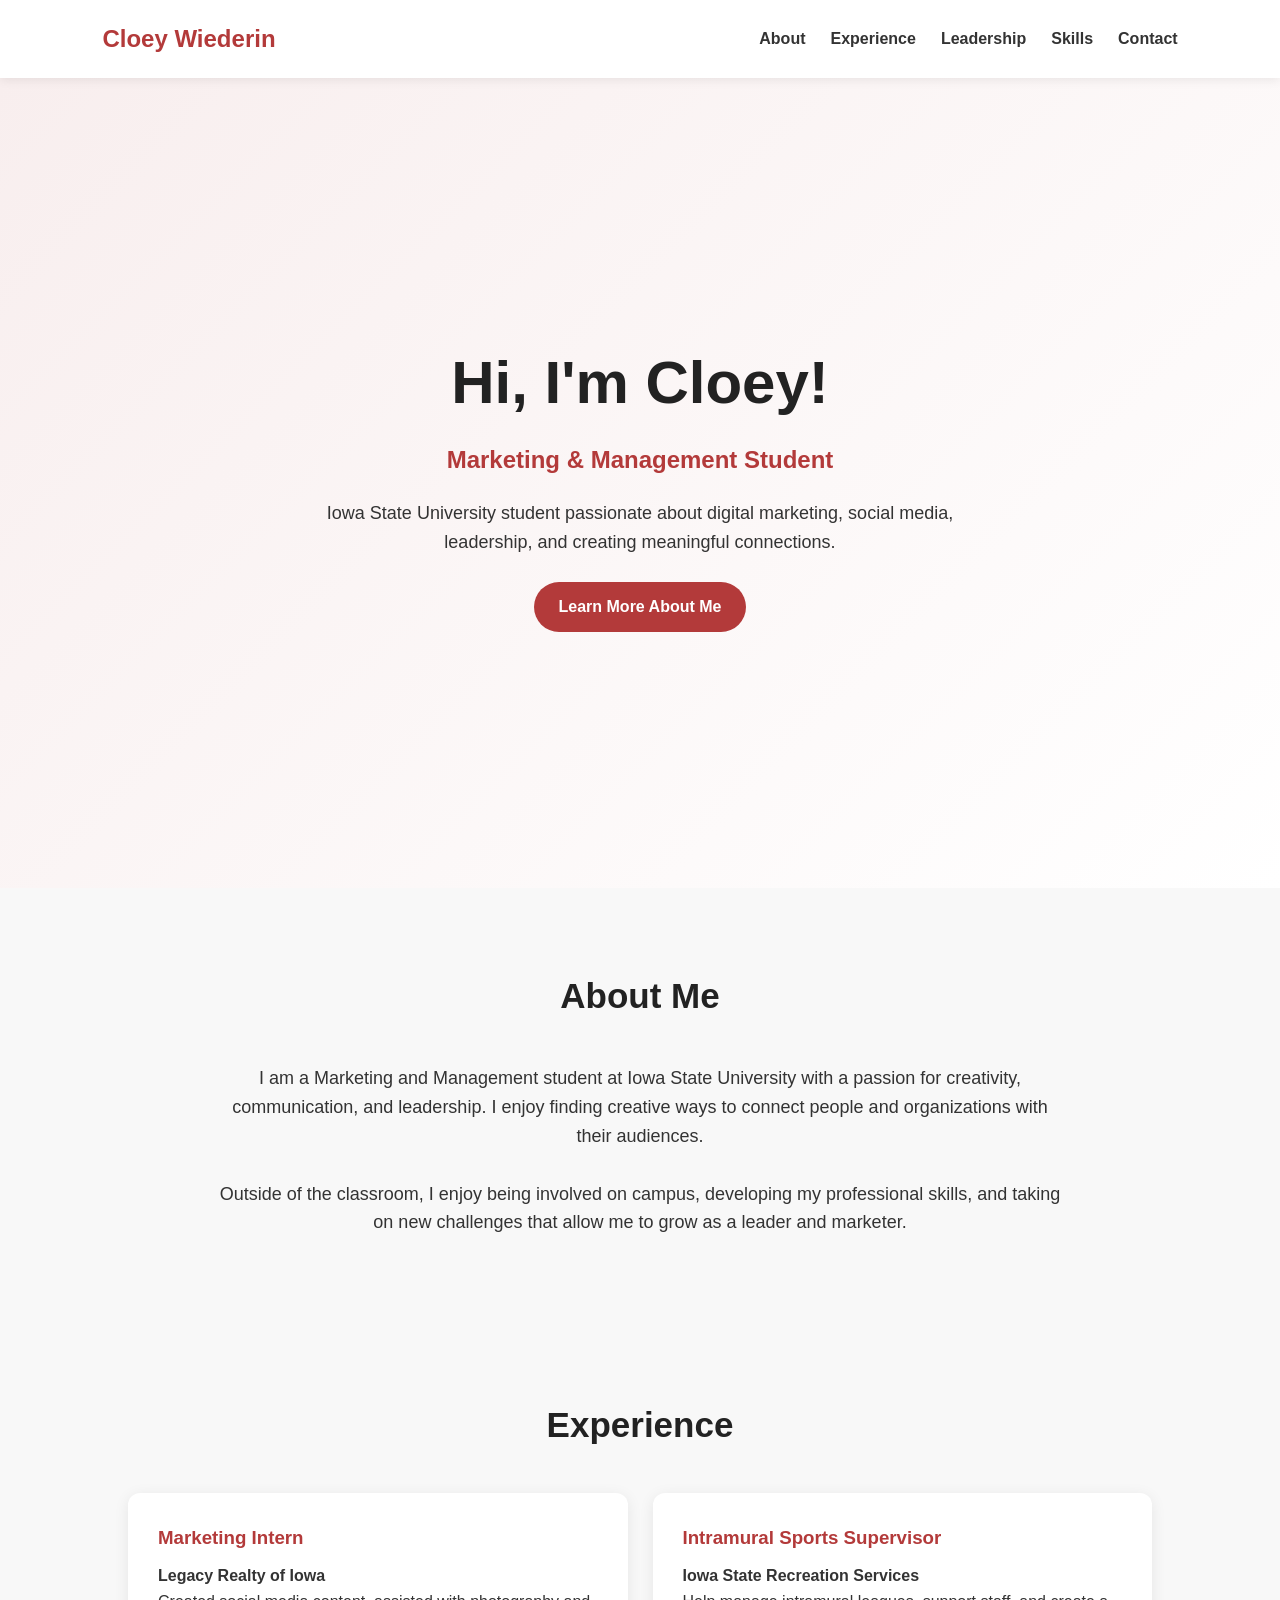
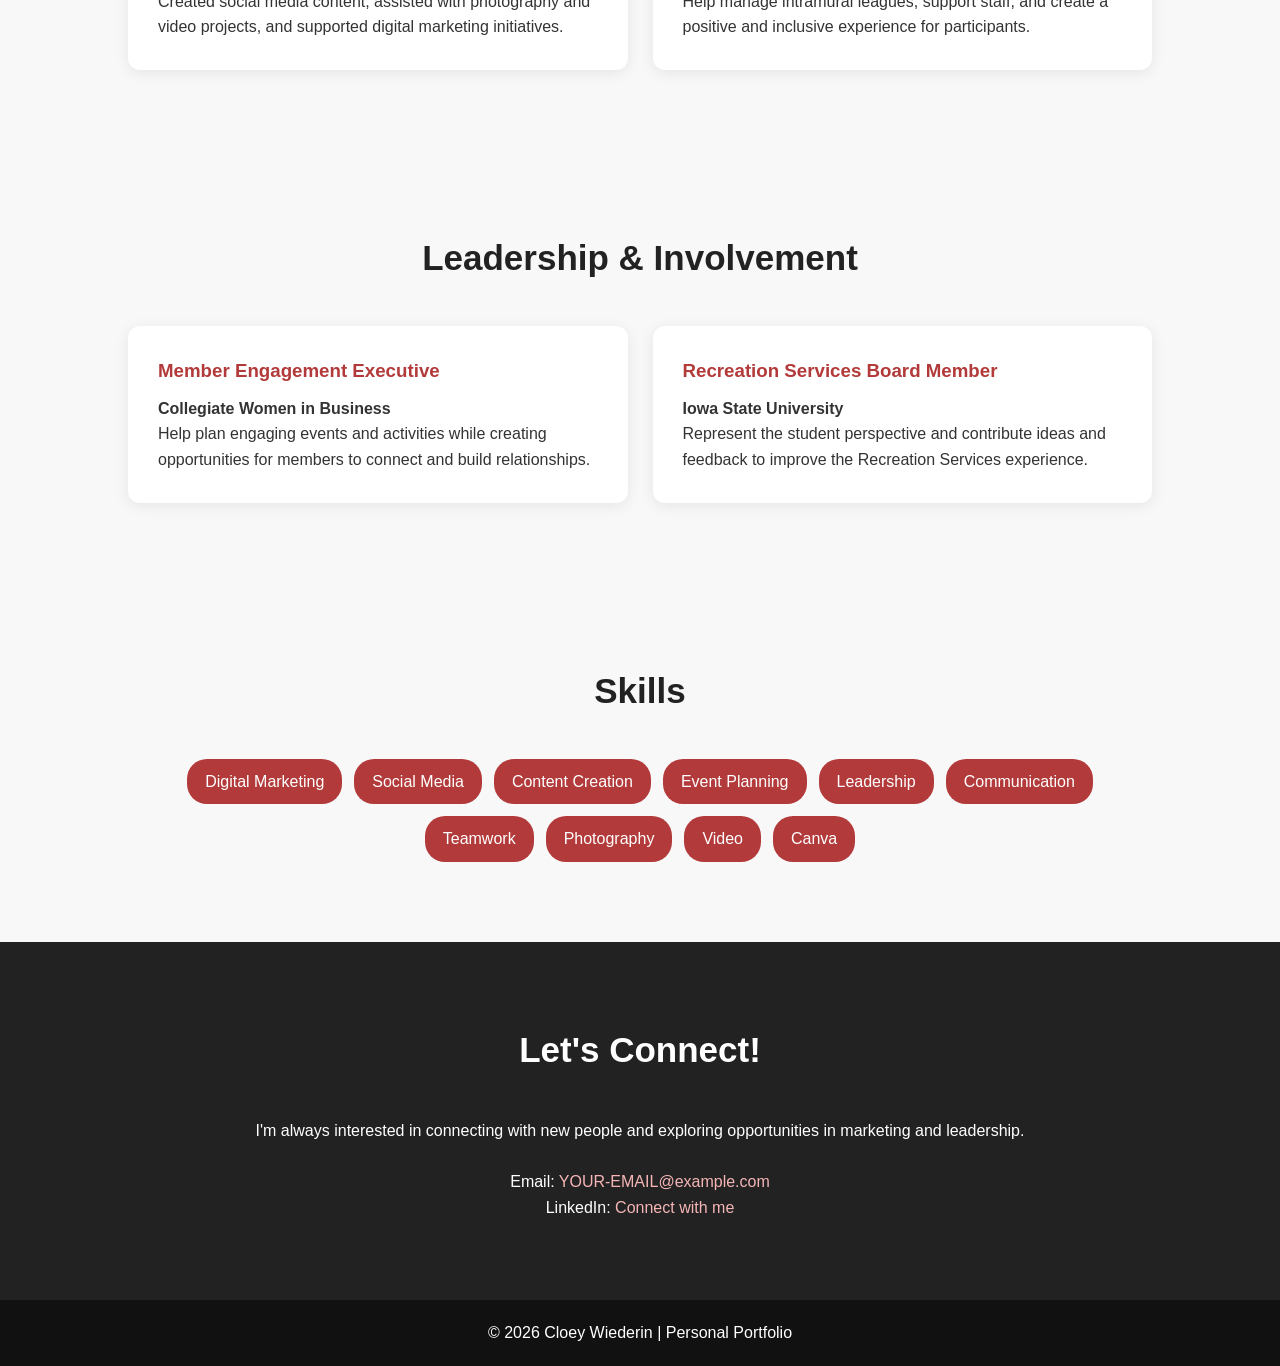
==== index.html @ b2c9e8ad "Add initial HTML structure for personal portfolio This file contains the complete HTML structure for" ====
<!DOCTYPE html>
<html lang="en">
<head>
    <meta charset="UTF-8">
    <meta name="viewport" content="width=device-width, initial-scale=1.0">
    <title>Cloey Wiederin | Marketing & Management</title>

    <style>
        * {
            margin: 0;
            padding: 0;
            box-sizing: border-box;
            scroll-behavior: smooth;
        }

        body {
            font-family: Arial, sans-serif;
            line-height: 1.6;
            color: #333;
            background-color: #f8f8f8;
        }

        /* Navigation */
        nav {
            background-color: #ffffff;
            padding: 20px 8%;
            display: flex;
            justify-content: space-between;
            align-items: center;
            position: sticky;
            top: 0;
            z-index: 1000;
            box-shadow: 0 2px 10px rgba(0,0,0,0.08);
        }

        nav h2 {
            color: #b33a3a;
        }

        nav ul {
            list-style: none;
            display: flex;
            gap: 25px;
        }

        nav a {
            text-decoration: none;
            color: #333;
            font-weight: bold;
        }

        nav a:hover {
            color: #b33a3a;
        }

        /* Hero Section */
        .hero {
            min-height: 90vh;
            display: flex;
            justify-content: center;
            align-items: center;
            text-align: center;
            padding: 40px 20px;
            background: linear-gradient(135deg, #f8eeee, #ffffff);
        }

        .hero h1 {
            font-size: 60px;
            margin-bottom: 10px;
            color: #222;
        }

        .hero h3 {
            font-size: 24px;
            color: #b33a3a;
            margin-bottom: 20px;
        }

        .hero p {
            max-width: 650px;
            margin: auto;
            font-size: 18px;
        }

        .button {
            display: inline-block;
            margin-top: 25px;
            padding: 12px 25px;
            background-color: #b33a3a;
            color: white;
            text-decoration: none;
            border-radius: 25px;
            font-weight: bold;
        }

        .button:hover {
            background-color: #8f2d2d;
        }

        /* General Sections */
        section {
            padding: 80px 10%;
        }

        section h2 {
            text-align: center;
            font-size: 35px;
            margin-bottom: 40px;
            color: #222;
        }

        /* About */
        .about {
            max-width: 850px;
            margin: auto;
            text-align: center;
            font-size: 18px;
        }

        /* Cards */
        .cards {
            display: grid;
            grid-template-columns: repeat(auto-fit, minmax(250px, 1fr));
            gap: 25px;
        }

        .card {
            background: white;
            padding: 30px;
            border-radius: 12px;
            box-shadow: 0 3px 15px rgba(0,0,0,0.08);
        }

        .card h3 {
            color: #b33a3a;
            margin-bottom: 10px;
        }

        /* Skills */
        .skills {
            display: flex;
            flex-wrap: wrap;
            justify-content: center;
            gap: 12px;
        }

        .skill {
            background-color: #b33a3a;
            color: white;
            padding: 10px 18px;
            border-radius: 20px;
        }

        /* Contact */
        .contact {
            text-align: center;
            background-color: #222;
            color: white;
        }

        .contact h2 {
            color: white;
        }

        .contact a {
            color: #f5b5b5;
            text-decoration: none;
        }

        /* Footer */
        footer {
            text-align: center;
            padding: 20px;
            background-color: #111;
            color: white;
        }

        @media (max-width: 700px) {
            nav {
                flex-direction: column;
                gap: 15px;
            }

            nav ul {
                flex-wrap: wrap;
                justify-content: center;
            }

            .hero h1 {
                font-size: 42px;
            }
        }
    </style>
</head>

<body>

    <!-- Navigation -->
    <nav>
        <h2>Cloey Wiederin</h2>

        <ul>
            <li><a href="#about">About</a></li>
            <li><a href="#experience">Experience</a></li>
            <li><a href="#leadership">Leadership</a></li>
            <li><a href="#skills">Skills</a></li>
            <li><a href="#contact">Contact</a></li>
        </ul>
    </nav>


    <!-- Hero -->
    <section class="hero">
        <div>
            <h1>Hi, I'm Cloey!</h1>

            <h3>Marketing & Management Student</h3>

            <p>
                Iowa State University student passionate about digital marketing,
                social media, leadership, and creating meaningful connections.
            </p>

            <a class="button" href="#about">Learn More About Me</a>
        </div>
    </section>


    <!-- About -->
    <section id="about">
        <h2>About Me</h2>

        <div class="about">
            <p>
                I am a Marketing and Management student at Iowa State University
                with a passion for creativity, communication, and leadership.
                I enjoy finding creative ways to connect people and organizations
                with their audiences.
            </p>

            <br>

            <p>
                Outside of the classroom, I enjoy being involved on campus,
                developing my professional skills, and taking on new challenges
                that allow me to grow as a leader and marketer.
            </p>
        </div>
    </section>


    <!-- Experience -->
    <section id="experience">
        <h2>Experience</h2>

        <div class="cards">

            <div class="card">
                <h3>Marketing Intern</h3>
                <h4>Legacy Realty of Iowa</h4>

                <p>
                    Created social media content, assisted with photography and
                    video projects, and supported digital marketing initiatives.
                </p>
            </div>

            <div class="card">
                <h3>Intramural Sports Supervisor</h3>
                <h4>Iowa State Recreation Services</h4>

                <p>
                    Help manage intramural leagues, support staff, and create a
                    positive and inclusive experience for participants.
                </p>
            </div>

        </div>
    </section>


    <!-- Leadership -->
    <section id="leadership">
        <h2>Leadership & Involvement</h2>

        <div class="cards">

            <div class="card">
                <h3>Member Engagement Executive</h3>
                <h4>Collegiate Women in Business</h4>

                <p>
                    Help plan engaging events and activities while creating
                    opportunities for members to connect and build relationships.
                </p>
            </div>

            <div class="card">
                <h3>Recreation Services Board Member</h3>
                <h4>Iowa State University</h4>

                <p>
                    Represent the student perspective and contribute ideas and
                    feedback to improve the Recreation Services experience.
                </p>
            </div>

        </div>
    </section>


    <!-- Skills -->
    <section id="skills">
        <h2>Skills</h2>

        <div class="skills">
            <span class="skill">Digital Marketing</span>
            <span class="skill">Social Media</span>
            <span class="skill">Content Creation</span>
            <span class="skill">Event Planning</span>
            <span class="skill">Leadership</span>
            <span class="skill">Communication</span>
            <span class="skill">Teamwork</span>
            <span class="skill">Photography</span>
            <span class="skill">Video</span>
            <span class="skill">Canva</span>
        </div>
    </section>


    <!-- Contact -->
    <section id="contact" class="contact">
        <h2>Let's Connect!</h2>

        <p>
            I'm always interested in connecting with new people and
            exploring opportunities in marketing and leadership.
        </p>

        <br>

        <p>
            Email:
            <a href="mailto:YOUR-EMAIL@example.com">
                YOUR-EMAIL@example.com
            </a>
        </p>

        <p>
            LinkedIn:
            <a href="YOUR-LINKEDIN-LINK" target="_blank">
                Connect with me
            </a>
        </p>
    </section>


    <!-- Footer -->
    <footer>
        <p>© 2026 Cloey Wiederin | Personal Portfolio</p>
    </footer>

</body>
</html>
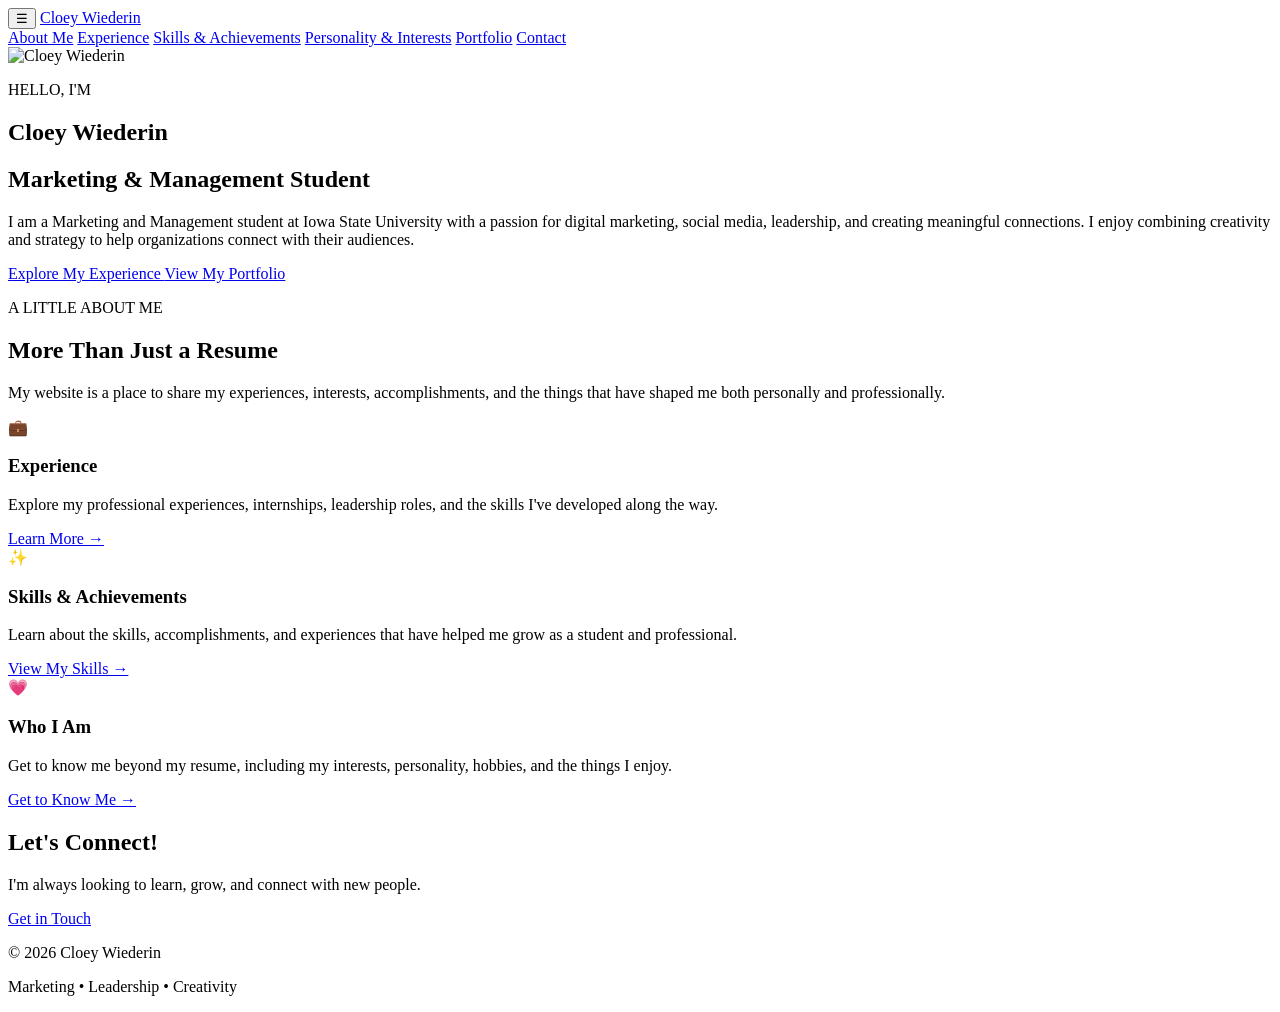
==== commit 5f0cd093: "Refactor index.html structure and content" ====
--- a/index.html
+++ b/index.html
@@ -1,364 +1,176 @@
 <!DOCTYPE html>
 <html lang="en">
+
 <head>
     <meta charset="UTF-8">
     <meta name="viewport" content="width=device-width, initial-scale=1.0">
+
     <title>Cloey Wiederin | Marketing & Management</title>
 
-    <style>
-        * {
-            margin: 0;
-            padding: 0;
-            box-sizing: border-box;
-            scroll-behavior: smooth;
-        }
+    <link rel="stylesheet" href="style.css">
 
-        body {
-            font-family: Arial, sans-serif;
-            line-height: 1.6;
-            color: #333;
-            background-color: #f8f8f8;
-        }
+</head>
 
-        /* Navigation */
-        nav {
-            background-color: #ffffff;
-            padding: 20px 8%;
-            display: flex;
-            justify-content: space-between;
-            align-items: center;
-            position: sticky;
-            top: 0;
-            z-index: 1000;
-            box-shadow: 0 2px 10px rgba(0,0,0,0.08);
-        }
-
-        nav h2 {
-            color: #b33a3a;
-        }
-
-        nav ul {
-            list-style: none;
-            display: flex;
-            gap: 25px;
-        }
-
-        nav a {
-            text-decoration: none;
-            color: #333;
-            font-weight: bold;
-        }
-
-        nav a:hover {
-            color: #b33a3a;
-        }
-
-        /* Hero Section */
-        .hero {
-            min-height: 90vh;
-            display: flex;
-            justify-content: center;
-            align-items: center;
-            text-align: center;
-            padding: 40px 20px;
-            background: linear-gradient(135deg, #f8eeee, #ffffff);
-        }
-
-        .hero h1 {
-            font-size: 60px;
-            margin-bottom: 10px;
-            color: #222;
-        }
-
-        .hero h3 {
-            font-size: 24px;
-            color: #b33a3a;
-            margin-bottom: 20px;
-        }
-
-        .hero p {
-            max-width: 650px;
-            margin: auto;
-            font-size: 18px;
-        }
-
-        .button {
-            display: inline-block;
-            margin-top: 25px;
-            padding: 12px 25px;
-            background-color: #b33a3a;
-            color: white;
-            text-decoration: none;
-            border-radius: 25px;
-            font-weight: bold;
-        }
-
-        .button:hover {
-            background-color: #8f2d2d;
-        }
-
-        /* General Sections */
-        section {
-            padding: 80px 10%;
-        }
-
-        section h2 {
-            text-align: center;
-            font-size: 35px;
-            margin-bottom: 40px;
-            color: #222;
-        }
-
-        /* About */
-        .about {
-            max-width: 850px;
-            margin: auto;
-            text-align: center;
-            font-size: 18px;
-        }
-
-        /* Cards */
-        .cards {
-            display: grid;
-            grid-template-columns: repeat(auto-fit, minmax(250px, 1fr));
-            gap: 25px;
-        }
-
-        .card {
-            background: white;
-            padding: 30px;
-            border-radius: 12px;
-            box-shadow: 0 3px 15px rgba(0,0,0,0.08);
-        }
-
-        .card h3 {
-            color: #b33a3a;
-            margin-bottom: 10px;
-        }
-
-        /* Skills */
-        .skills {
-            display: flex;
-            flex-wrap: wrap;
-            justify-content: center;
-            gap: 12px;
-        }
-
-        .skill {
-            background-color: #b33a3a;
-            color: white;
-            padding: 10px 18px;
-            border-radius: 20px;
-        }
-
-        /* Contact */
-        .contact {
-            text-align: center;
-            background-color: #222;
-            color: white;
-        }
-
-        .contact h2 {
-            color: white;
-        }
-
-        .contact a {
-            color: #f5b5b5;
-            text-decoration: none;
-        }
-
-        /* Footer */
-        footer {
-            text-align: center;
-            padding: 20px;
-            background-color: #111;
-            color: white;
-        }
-
-        @media (max-width: 700px) {
-            nav {
-                flex-direction: column;
-                gap: 15px;
-            }
-
-            nav ul {
-                flex-wrap: wrap;
-                justify-content: center;
-            }
-
-            .hero h1 {
-                font-size: 42px;
-            }
-        }
-    </style>
-</head>
 
 <body>
 
-    <!-- Navigation -->
-    <nav>
-        <h2>Cloey Wiederin</h2>
-
-        <ul>
-            <li><a href="#about">About</a></li>
-            <li><a href="#experience">Experience</a></li>
-            <li><a href="#leadership">Leadership</a></li>
-            <li><a href="#skills">Skills</a></li>
-            <li><a href="#contact">Contact</a></li>
-        </ul>
-    </nav>
+    <!-- Navigation is automatically added by script.js -->
 
 
-    <!-- Hero -->
-    <section class="hero">
-        <div>
-            <h1>Hi, I'm Cloey!</h1>
+    <!-- HERO / ABOUT ME -->
 
-            <h3>Marketing & Management Student</h3>
+    <section class="hero" id="about">
 
-            <p>
-                Iowa State University student passionate about digital marketing,
-                social media, leadership, and creating meaningful connections.
-            </p>
+        <div class="hero-content">
 
-            <a class="button" href="#about">Learn More About Me</a>
+            <!-- Personal Picture -->
+            <div class="profile-picture">
+                <img src="images/profile.jpg" alt="Cloey Wiederin">
+            </div>
+
+            <div class="hero-text">
+
+                <p class="small-heading">HELLO, I'M</p>
+
+                <h1>Cloey Wiederin</h1>
+
+                <h2>Marketing & Management Student</h2>
+
+                <p class="professional-summary">
+                    I am a Marketing and Management student at Iowa State
+                    University with a passion for digital marketing, social
+                    media, leadership, and creating meaningful connections.
+                    I enjoy combining creativity and strategy to help
+                    organizations connect with their audiences.
+                </p>
+
+                <div class="hero-buttons">
+
+                    <a href="experience.html" class="button">
+                        Explore My Experience
+                    </a>
+
+                    <a href="portfolio.html" class="button secondary">
+                        View My Portfolio
+                    </a>
+
+                </div>
+
+            </div>
+
         </div>
+
     </section>
 
 
-    <!-- About -->
-    <section id="about">
-        <h2>About Me</h2>
+    <!-- QUICK INTRO -->
 
-        <div class="about">
-            <p>
-                I am a Marketing and Management student at Iowa State University
-                with a passion for creativity, communication, and leadership.
-                I enjoy finding creative ways to connect people and organizations
-                with their audiences.
-            </p>
+    <section class="intro">
 
-            <br>
+        <p class="section-label">A LITTLE ABOUT ME</p>
 
-            <p>
-                Outside of the classroom, I enjoy being involved on campus,
-                developing my professional skills, and taking on new challenges
-                that allow me to grow as a leader and marketer.
-            </p>
-        </div>
+        <h2>More Than Just a Resume</h2>
+
+        <p>
+            My website is a place to share my experiences, interests,
+            accomplishments, and the things that have shaped me both
+            personally and professionally.
+        </p>
+
     </section>
 
 
-    <!-- Experience -->
-    <section id="experience">
-        <h2>Experience</h2>
+    <!-- THREE FEATURE CARDS -->
 
-        <div class="cards">
+    <section class="feature-section">
 
-            <div class="card">
-                <h3>Marketing Intern</h3>
-                <h4>Legacy Realty of Iowa</h4>
+        <div class="feature-card">
 
-                <p>
-                    Created social media content, assisted with photography and
-                    video projects, and supported digital marketing initiatives.
-                </p>
-            </div>
+            <div class="icon">💼</div>
 
-            <div class="card">
-                <h3>Intramural Sports Supervisor</h3>
-                <h4>Iowa State Recreation Services</h4>
+            <h3>Experience</h3>
 
-                <p>
-                    Help manage intramural leagues, support staff, and create a
-                    positive and inclusive experience for participants.
-                </p>
-            </div>
+            <p>
+                Explore my professional experiences, internships,
+                leadership roles, and the skills I've developed along
+                the way.
+            </p>
+
+            <a href="experience.html">Learn More →</a>
 
         </div>
+
+
+        <div class="feature-card">
+
+            <div class="icon">✨</div>
+
+            <h3>Skills & Achievements</h3>
+
+            <p>
+                Learn about the skills, accomplishments, and experiences
+                that have helped me grow as a student and professional.
+            </p>
+
+            <a href="skills.html">View My Skills →</a>
+
+        </div>
+
+
+        <div class="feature-card">
+
+            <div class="icon">💗</div>
+
+            <h3>Who I Am</h3>
+
+            <p>
+                Get to know me beyond my resume, including my interests,
+                personality, hobbies, and the things I enjoy.
+            </p>
+
+            <a href="interests.html">Get to Know Me →</a>
+
+        </div>
+
     </section>
 
 
-    <!-- Leadership -->
-    <section id="leadership">
-        <h2>Leadership & Involvement</h2>
+    <!-- CALL TO ACTION -->
 
-        <div class="cards">
+    <section class="cta">
 
-            <div class="card">
-                <h3>Member Engagement Executive</h3>
-                <h4>Collegiate Women in Business</h4>
+        <h2>Let's Connect!</h2>
 
-                <p>
-                    Help plan engaging events and activities while creating
-                    opportunities for members to connect and build relationships.
-                </p>
-            </div>
+        <p>
+            I'm always looking to learn, grow, and connect with new people.
+        </p>
 
-            <div class="card">
-                <h3>Recreation Services Board Member</h3>
-                <h4>Iowa State University</h4>
+        <a href="contact.html" class="button">
+            Get in Touch
+        </a>
 
-                <p>
-                    Represent the student perspective and contribute ideas and
-                    feedback to improve the Recreation Services experience.
-                </p>
-            </div>
-
-        </div>
     </section>
 
 
-    <!-- Skills -->
-    <section id="skills">
-        <h2>Skills</h2>
+    <!-- FOOTER -->
 
-        <div class="skills">
-            <span class="skill">Digital Marketing</span>
-            <span class="skill">Social Media</span>
-            <span class="skill">Content Creation</span>
-            <span class="skill">Event Planning</span>
-            <span class="skill">Leadership</span>
-            <span class="skill">Communication</span>
-            <span class="skill">Teamwork</span>
-            <span class="skill">Photography</span>
-            <span class="skill">Video</span>
-            <span class="skill">Canva</span>
-        </div>
-    </section>
-
-
-    <!-- Contact -->
-    <section id="contact" class="contact">
-        <h2>Let's Connect!</h2>
+    <footer>
 
         <p>
-            I'm always interested in connecting with new people and
-            exploring opportunities in marketing and leadership.
-        </p>
-
-        <br>
-
-        <p>
-            Email:
-            <a href="mailto:YOUR-EMAIL@example.com">
-                YOUR-EMAIL@example.com
-            </a>
+            © 2026 Cloey Wiederin
         </p>
 
         <p>
-            LinkedIn:
-            <a href="YOUR-LINKEDIN-LINK" target="_blank">
-                Connect with me
-            </a>
+            Marketing • Leadership • Creativity
         </p>
-    </section>
+
+    </footer>
 
 
-    <!-- Footer -->
-    <footer>
-        <p>© 2026 Cloey Wiederin | Personal Portfolio</p>
-    </footer>
+    <!-- JavaScript -->
+
+    <script src="script.js"></script>
 
 </body>
+
 </html>
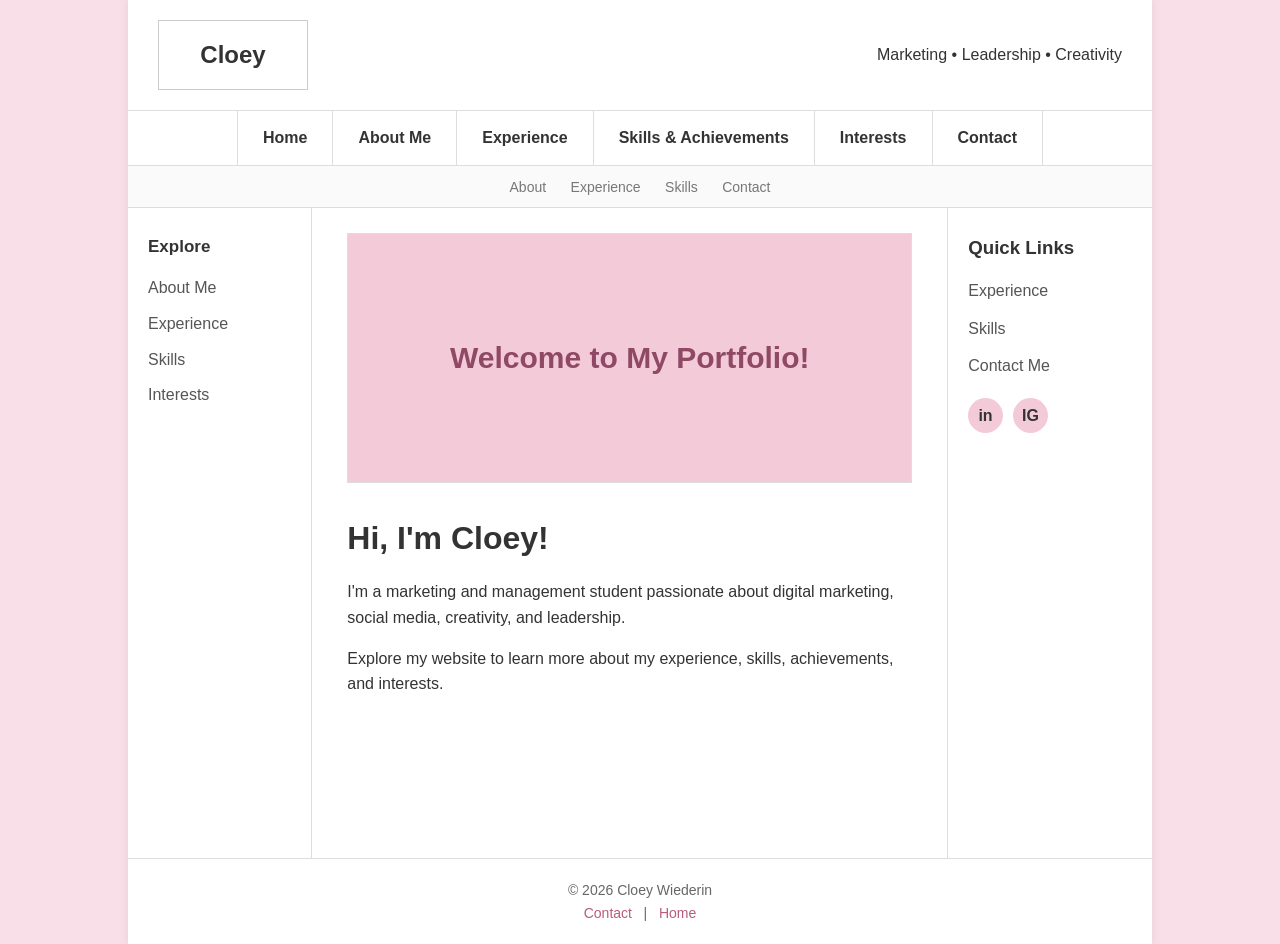
==== commit acc86e0e: "Update title and restructure HTML layout" ====
--- a/index.html
+++ b/index.html
@@ -5,171 +5,139 @@
     <meta charset="UTF-8">
     <meta name="viewport" content="width=device-width, initial-scale=1.0">
 
-    <title>Cloey Wiederin | Marketing & Management</title>
+    <title>Cloey Wiederin | Portfolio</title>
 
     <link rel="stylesheet" href="style.css">
-
 </head>
-
 
 <body>
 
-    <!-- Navigation is automatically added by script.js -->
+    <div class="site-container">
+
+        <!-- Header created by nav.js -->
+        <div id="site-header"></div>
+
+        <!-- Main Navigation -->
+        <div id="primary-navigation"></div>
+
+        <!-- Secondary Navigation -->
+        <div id="secondary-navigation"></div>
 
 
-    <!-- HERO / ABOUT ME -->
+        <div class="page-layout">
 
-    <section class="hero" id="about">
+            <!-- LEFT SIDEBAR -->
+            <aside class="left-sidebar">
 
-        <div class="hero-content">
+                <h3>Explore</h3>
 
-            <!-- Personal Picture -->
-            <div class="profile-picture">
-                <img src="images/profile.jpg" alt="Cloey Wiederin">
-            </div>
+                <ul>
+                    <li>
+                        <a href="about.html">About Me</a>
+                    </li>
 
-            <div class="hero-text">
+                    <li>
+                        <a href="experience.html">Experience</a>
+                    </li>
 
-                <p class="small-heading">HELLO, I'M</p>
+                    <li>
+                        <a href="skills.html">Skills</a>
+                    </li>
 
-                <h1>Cloey Wiederin</h1>
+                    <li>
+                        <a href="interests.html">Interests</a>
+                    </li>
+                </ul>
 
-                <h2>Marketing & Management Student</h2>
+            </aside>
 
-                <p class="professional-summary">
-                    I am a Marketing and Management student at Iowa State
-                    University with a passion for digital marketing, social
-                    media, leadership, and creating meaningful connections.
-                    I enjoy combining creativity and strategy to help
-                    organizations connect with their audiences.
-                </p>
 
-                <div class="hero-buttons">
+            <!-- MAIN CONTENT -->
+            <main class="main-content">
 
-                    <a href="experience.html" class="button">
-                        Explore My Experience
-                    </a>
+                <div class="hero">
+                    <div class="hero-text">
+                        Welcome to My Portfolio!
+                    </div>
+                </div>
 
-                    <a href="portfolio.html" class="button secondary">
-                        View My Portfolio
-                    </a>
+
+                <section class="content-section">
+
+                    <h1>Hi, I'm Cloey!</h1>
+
+                    <p>
+                        I'm a marketing and management student
+                        passionate about digital marketing,
+                        social media, creativity, and leadership.
+                    </p>
+
+                    <p>
+                        Explore my website to learn more about
+                        my experience, skills, achievements,
+                        and interests.
+                    </p>
+
+                </section>
+
+            </main>
+
+
+            <!-- RIGHT SIDEBAR -->
+            <aside class="right-sidebar">
+
+                <div class="sticky-content">
+
+                    <h3>Quick Links</h3>
+
+                    <ul>
+                        <li>
+                            <a href="experience.html">
+                                Experience
+                            </a>
+                        </li>
+
+                        <li>
+                            <a href="skills.html">
+                                Skills
+                            </a>
+                        </li>
+
+                        <li>
+                            <a href="contact.html">
+                                Contact Me
+                            </a>
+                        </li>
+                    </ul>
+
+
+                    <div class="social-icons">
+
+                        <a href="#" aria-label="LinkedIn">
+                            in
+                        </a>
+
+                        <a href="#" aria-label="Instagram">
+                            IG
+                        </a>
+
+                    </div>
 
                 </div>
 
-            </div>
-
-        </div>
-
-    </section>
-
-
-    <!-- QUICK INTRO -->
-
-    <section class="intro">
-
-        <p class="section-label">A LITTLE ABOUT ME</p>
-
-        <h2>More Than Just a Resume</h2>
-
-        <p>
-            My website is a place to share my experiences, interests,
-            accomplishments, and the things that have shaped me both
-            personally and professionally.
-        </p>
-
-    </section>
-
-
-    <!-- THREE FEATURE CARDS -->
-
-    <section class="feature-section">
-
-        <div class="feature-card">
-
-            <div class="icon">💼</div>
-
-            <h3>Experience</h3>
-
-            <p>
-                Explore my professional experiences, internships,
-                leadership roles, and the skills I've developed along
-                the way.
-            </p>
-
-            <a href="experience.html">Learn More →</a>
+            </aside>
 
         </div>
 
 
-        <div class="feature-card">
+        <!-- FOOTER -->
+        <div id="site-footer"></div>
 
-            <div class="icon">✨</div>
-
-            <h3>Skills & Achievements</h3>
-
-            <p>
-                Learn about the skills, accomplishments, and experiences
-                that have helped me grow as a student and professional.
-            </p>
-
-            <a href="skills.html">View My Skills →</a>
-
-        </div>
+    </div>
 
 
-        <div class="feature-card">
-
-            <div class="icon">💗</div>
-
-            <h3>Who I Am</h3>
-
-            <p>
-                Get to know me beyond my resume, including my interests,
-                personality, hobbies, and the things I enjoy.
-            </p>
-
-            <a href="interests.html">Get to Know Me →</a>
-
-        </div>
-
-    </section>
-
-
-    <!-- CALL TO ACTION -->
-
-    <section class="cta">
-
-        <h2>Let's Connect!</h2>
-
-        <p>
-            I'm always looking to learn, grow, and connect with new people.
-        </p>
-
-        <a href="contact.html" class="button">
-            Get in Touch
-        </a>
-
-    </section>
-
-
-    <!-- FOOTER -->
-
-    <footer>
-
-        <p>
-            © 2026 Cloey Wiederin
-        </p>
-
-        <p>
-            Marketing • Leadership • Creativity
-        </p>
-
-    </footer>
-
-
-    <!-- JavaScript -->
-
-    <script src="script.js"></script>
+    <!-- Navigation JavaScript -->
+    <script src="nav.js"></script>
 
 </body>
 
--- a/style.css
+++ b/style.css
@@ -0,0 +1,399 @@
+/* =========================
+   GENERAL PAGE STYLING
+   ========================= */
+
+* {
+    margin: 0;
+    padding: 0;
+    box-sizing: border-box;
+}
+
+html {
+    scroll-behavior: smooth;
+}
+
+body {
+    font-family: Arial, Helvetica, sans-serif;
+    background-color: #f8dfe8; /* light pink background */
+    color: #333;
+    line-height: 1.6;
+}
+
+/* Main website container
+   Leaves 10% of the screen on BOTH sides */
+.site-container {
+    width: 80%;
+    margin: 0 auto;
+    background-color: white;
+    min-height: 100vh;
+    box-shadow: 0 0 10px rgba(0, 0, 0, 0.08);
+}
+
+
+/* =========================
+   HEADER
+   ========================= */
+
+.site-header {
+    display: flex;
+    align-items: center;
+    justify-content: space-between;
+    padding: 20px 30px;
+    border-bottom: 1px solid #ddd;
+    background-color: white;
+}
+
+.logo {
+    width: 150px;
+    height: 70px;
+    display: flex;
+    align-items: center;
+    justify-content: center;
+    border: 1px solid #ccc;
+    font-size: 24px;
+    font-weight: bold;
+}
+
+
+/* =========================
+   PRIMARY NAVIGATION
+   ========================= */
+
+.main-nav {
+    border-bottom: 1px solid #ddd;
+    background-color: white;
+}
+
+.main-nav ul {
+    list-style: none;
+    display: flex;
+    justify-content: center;
+    align-items: center;
+    gap: 0;
+}
+
+.main-nav li {
+    border-right: 1px solid #ddd;
+}
+
+.main-nav li:first-child {
+    border-left: 1px solid #ddd;
+}
+
+.main-nav a {
+    display: block;
+    padding: 14px 25px;
+    text-decoration: none;
+    color: #333;
+    font-weight: 600;
+    transition: 0.3s ease;
+}
+
+.main-nav a:hover {
+    background-color: #f8dfe8;
+    color: #b85c7a;
+}
+
+
+/* =========================
+   MAIN PAGE LAYOUT
+   ========================= */
+
+.page-layout {
+    display: grid;
+
+    /* Left sidebar | Main content | Right sidebar */
+    grid-template-columns: 18% 1fr 20%;
+
+    min-height: 650px;
+}
+
+
+/* =========================
+   LEFT SIDEBAR
+   ========================= */
+
+.left-sidebar {
+    border-right: 1px solid #ddd;
+    padding: 25px 20px;
+    background-color: #fff;
+}
+
+.left-sidebar h3 {
+    margin-bottom: 15px;
+    font-size: 17px;
+}
+
+.left-sidebar ul {
+    list-style: none;
+}
+
+.left-sidebar li {
+    margin-bottom: 10px;
+}
+
+.left-sidebar a {
+    text-decoration: none;
+    color: #555;
+}
+
+.left-sidebar a:hover {
+    color: #b85c7a;
+}
+
+
+/* =========================
+   MAIN CONTENT
+   ========================= */
+
+.main-content {
+    padding: 25px 35px;
+}
+
+
+/* Hero Image */
+
+.hero {
+    width: 100%;
+    height: 250px;
+    background-color: #f3cbd8;
+    border: 1px solid #ddd;
+
+    display: flex;
+    align-items: center;
+    justify-content: center;
+
+    margin-bottom: 30px;
+}
+
+.hero img {
+    width: 100%;
+    height: 100%;
+    object-fit: cover;
+}
+
+.hero-text {
+    text-align: center;
+    font-size: 30px;
+    font-weight: bold;
+    color: #8f4964;
+}
+
+
+/* Main Text */
+
+.content-section {
+    max-width: 750px;
+}
+
+.content-section h1 {
+    font-size: 32px;
+    margin-bottom: 15px;
+    color: #333;
+}
+
+.content-section h2 {
+    margin-top: 25px;
+    margin-bottom: 10px;
+    color: #b85c7a;
+}
+
+.content-section p {
+    margin-bottom: 15px;
+}
+
+.content-section ul {
+    margin-left: 25px;
+    margin-bottom: 20px;
+}
+
+
+/* =========================
+   RIGHT SIDEBAR
+   ========================= */
+
+.right-sidebar {
+    border-left: 1px solid #ddd;
+    padding: 25px 20px;
+    background-color: #fff;
+}
+
+.right-sidebar h3 {
+    margin-bottom: 15px;
+}
+
+.right-sidebar ul {
+    list-style: none;
+}
+
+.right-sidebar li {
+    margin-bottom: 12px;
+}
+
+.right-sidebar a {
+    color: #555;
+    text-decoration: none;
+}
+
+.right-sidebar a:hover {
+    color: #b85c7a;
+}
+
+
+/* Sticky content */
+
+.sticky-content {
+    position: sticky;
+    top: 20px;
+}
+
+
+/* =========================
+   SOCIAL MEDIA ICONS
+   ========================= */
+
+.social-icons {
+    display: flex;
+    gap: 10px;
+    margin-top: 20px;
+}
+
+.social-icons a {
+    width: 35px;
+    height: 35px;
+
+    display: flex;
+    align-items: center;
+    justify-content: center;
+
+    background-color: #f3cbd8;
+    color: #333;
+    border-radius: 50%;
+
+    text-decoration: none;
+    font-weight: bold;
+}
+
+.social-icons a:hover {
+    background-color: #b85c7a;
+    color: white;
+}
+
+
+/* =========================
+   FOOTER
+   ========================= */
+
+.site-footer {
+    border-top: 1px solid #ddd;
+    padding: 20px 30px;
+    text-align: center;
+    font-size: 14px;
+    color: #666;
+    background-color: white;
+}
+
+.site-footer a {
+    color: #b85c7a;
+    text-decoration: none;
+}
+
+.site-footer a:hover {
+    text-decoration: underline;
+}
+
+
+/* =========================
+   SECONDARY NAVIGATION
+   ========================= */
+
+.secondary-nav {
+    background-color: #fafafa;
+    border-bottom: 1px solid #ddd;
+    padding: 8px 20px;
+    text-align: center;
+}
+
+.secondary-nav a {
+    margin: 0 10px;
+    color: #777;
+    text-decoration: none;
+    font-size: 14px;
+}
+
+.secondary-nav a:hover {
+    color: #b85c7a;
+}
+
+
+/* =========================
+   MOBILE RESPONSIVE DESIGN
+   ========================= */
+
+@media (max-width: 900px) {
+
+    .site-container {
+        width: 90%;
+    }
+
+    .page-layout {
+        grid-template-columns: 1fr;
+    }
+
+    .left-sidebar,
+    .right-sidebar {
+        border: none;
+        border-bottom: 1px solid #ddd;
+    }
+
+    .main-nav ul {
+        flex-wrap: wrap;
+    }
+
+    .main-nav a {
+        padding: 10px 15px;
+    }
+
+    .hero {
+        height: 200px;
+    }
+}
+
+
+@media (max-width: 600px) {
+
+    body {
+        background-color: white;
+    }
+
+    .site-container {
+        width: 100%;
+    }
+
+    .site-header {
+        flex-direction: column;
+        gap: 15px;
+    }
+
+    .main-nav ul {
+        flex-direction: column;
+    }
+
+    .main-nav li {
+        width: 100%;
+        text-align: center;
+        border-left: none;
+    }
+
+    .main-content {
+        padding: 20px;
+    }
+
+    .hero {
+        height: 175px;
+    }
+
+    .content-section h1 {
+        font-size: 26px;
+    }
+}
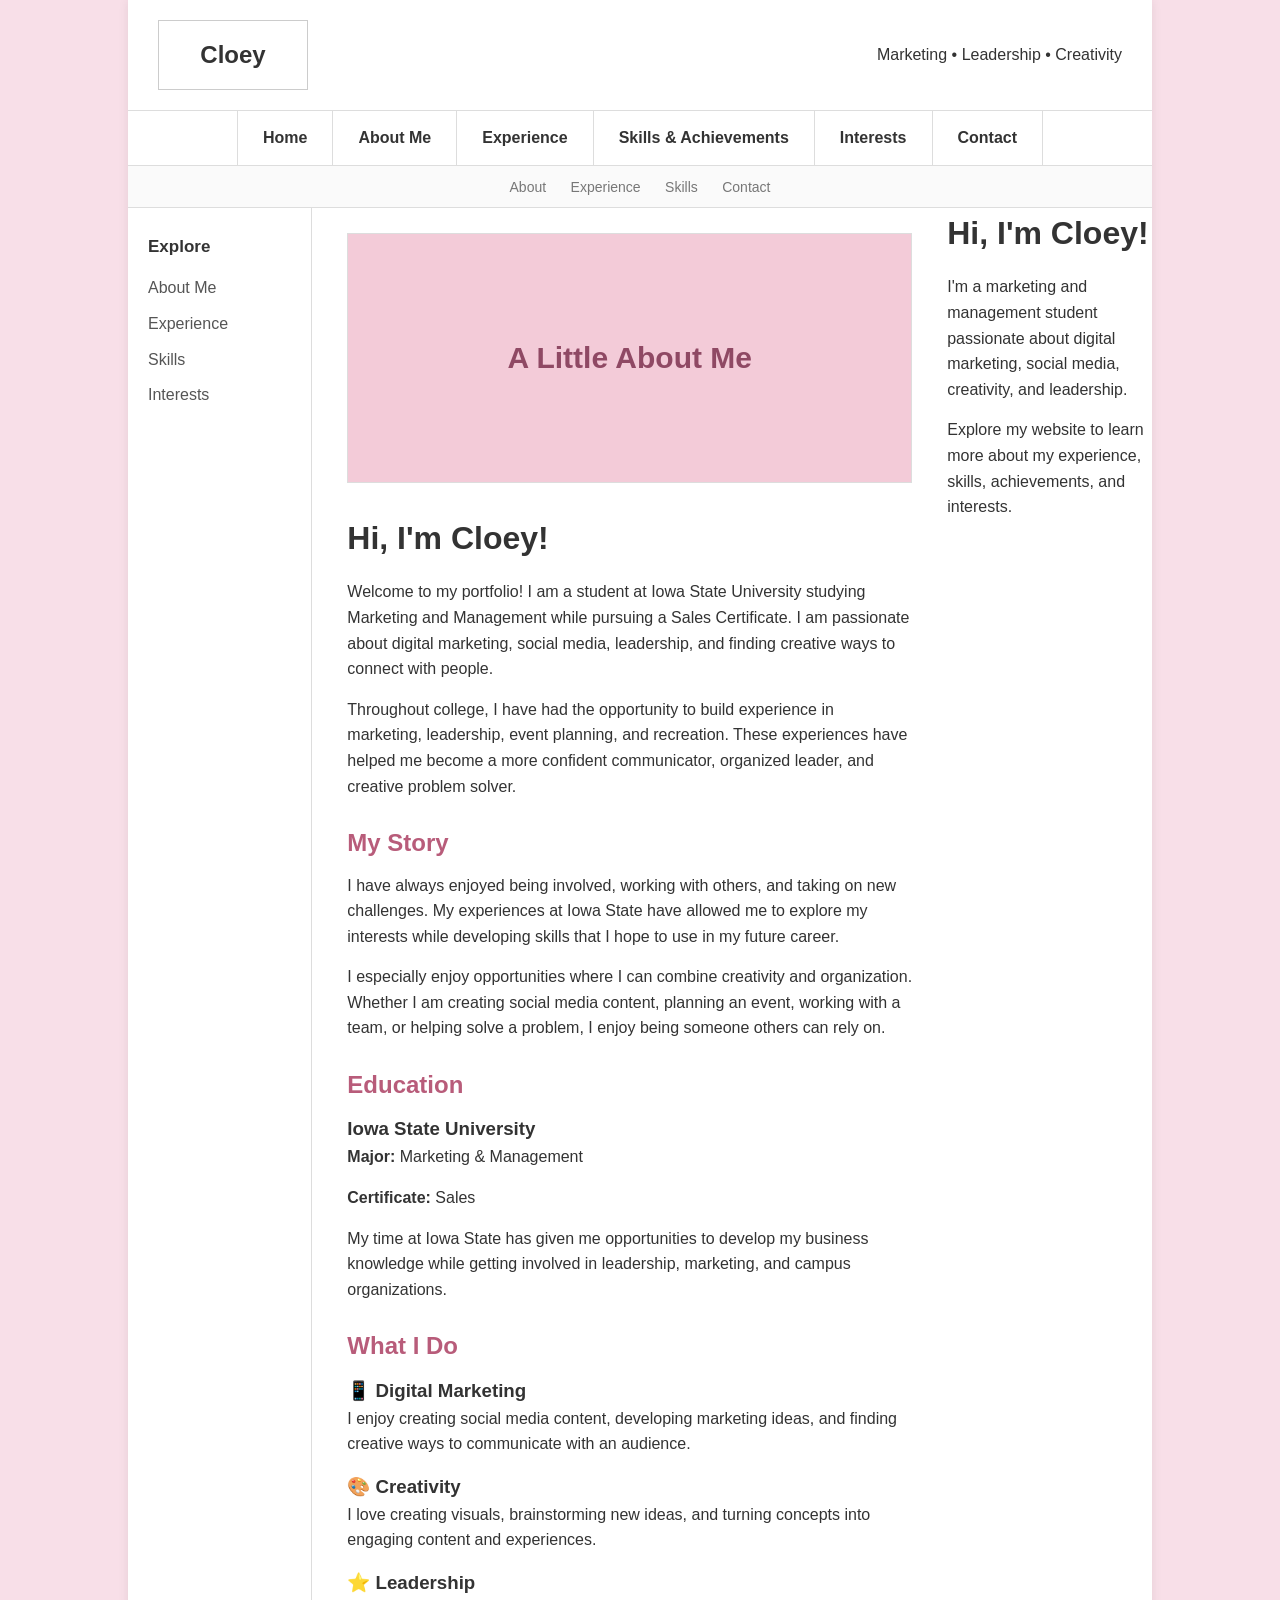
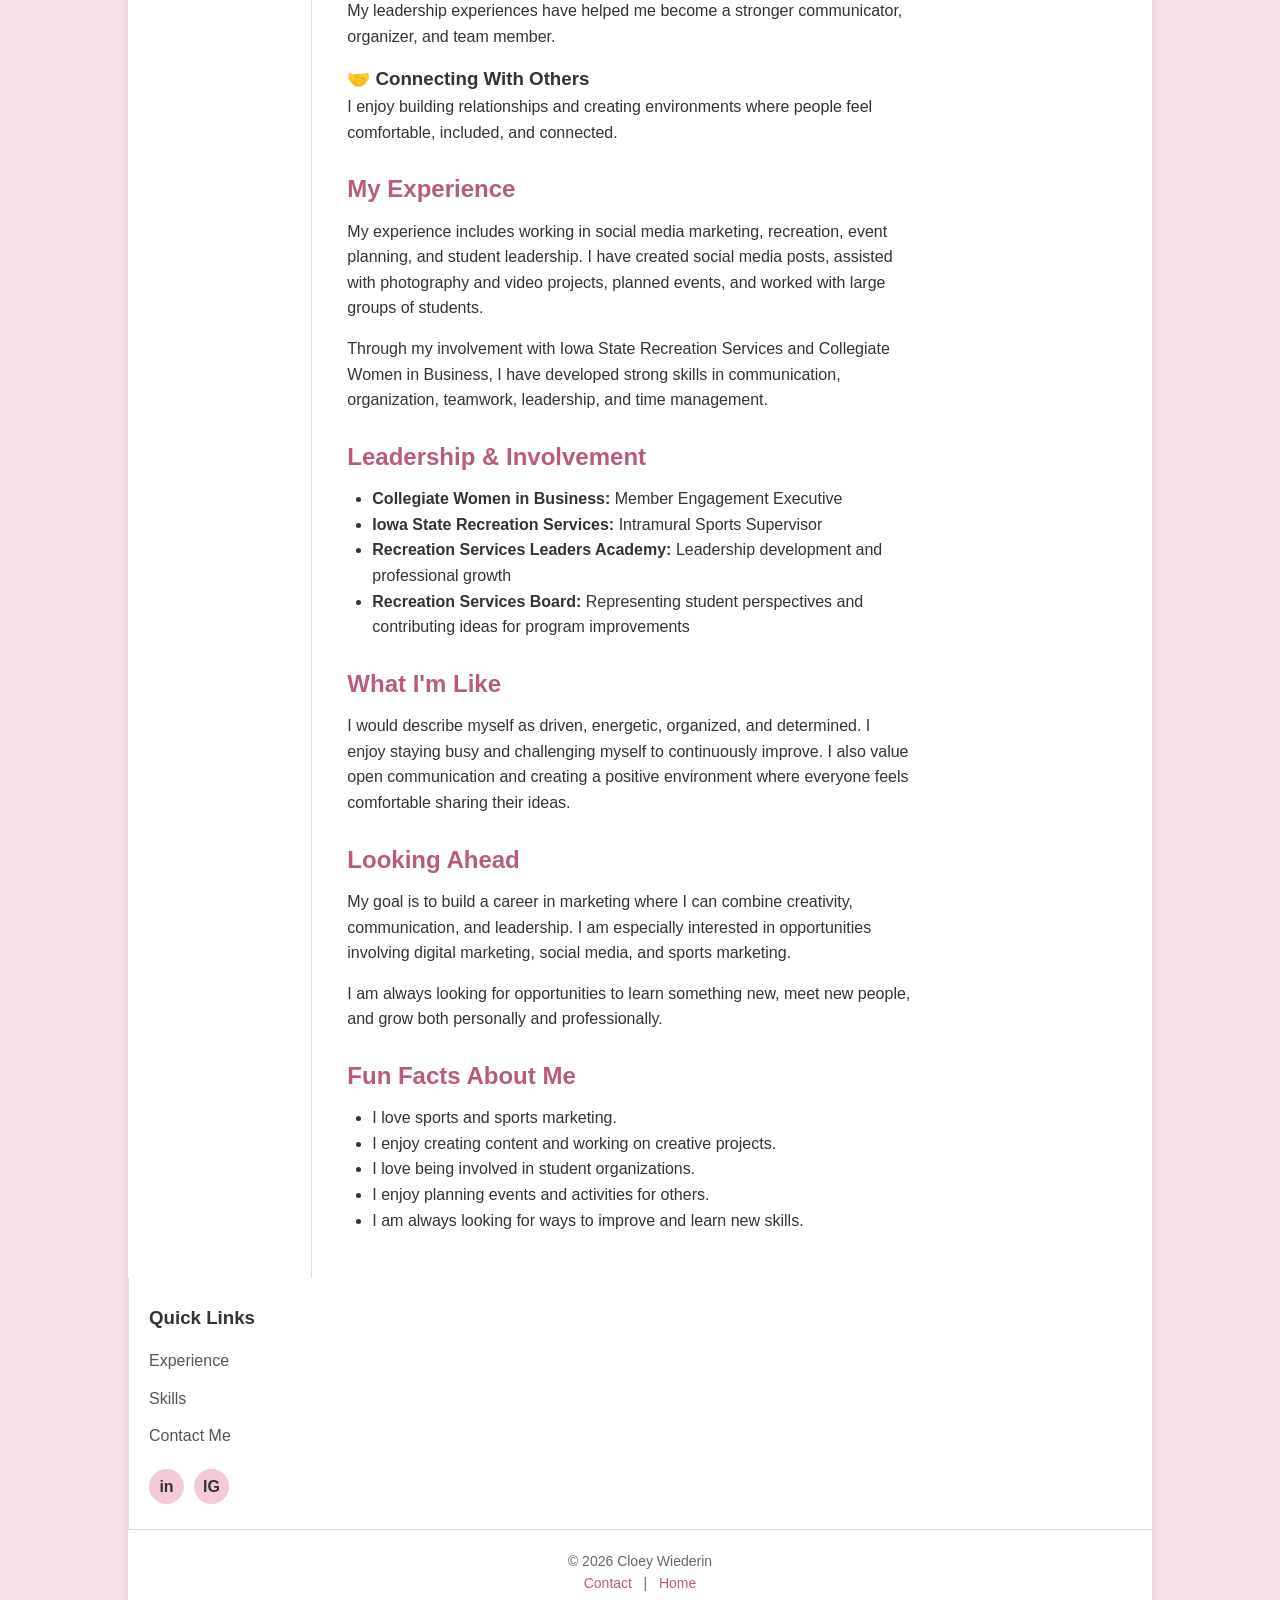
==== commit 26ffb039: "Revise main content and add personal details Updated the main content section to include a hero sect" ====
--- a/index.html
+++ b/index.html
@@ -52,14 +52,206 @@
             </aside>
 
 
-            <!-- MAIN CONTENT -->
-            <main class="main-content">
-
-                <div class="hero">
-                    <div class="hero-text">
-                        Welcome to My Portfolio!
-                    </div>
-                </div>
+          <main class="main-content">
+
+    <!-- HERO SECTION -->
+    <div class="hero">
+        <div class="hero-text">
+            A Little About Me
+        </div>
+    </div>
+
+
+    <!-- ABOUT ME -->
+    <section class="content-section">
+
+        <h1>Hi, I'm Cloey!</h1>
+
+        <p>
+            Welcome to my portfolio! I am a student at Iowa State University
+            studying Marketing and Management while pursuing a Sales Certificate.
+            I am passionate about digital marketing, social media, leadership,
+            and finding creative ways to connect with people.
+        </p>
+
+        <p>
+            Throughout college, I have had the opportunity to build experience
+            in marketing, leadership, event planning, and recreation. These
+            experiences have helped me become a more confident communicator,
+            organized leader, and creative problem solver.
+        </p>
+
+
+        <!-- MY STORY -->
+        <h2>My Story</h2>
+
+        <p>
+            I have always enjoyed being involved, working with others, and
+            taking on new challenges. My experiences at Iowa State have allowed
+            me to explore my interests while developing skills that I hope to
+            use in my future career.
+        </p>
+
+        <p>
+            I especially enjoy opportunities where I can combine creativity
+            and organization. Whether I am creating social media content,
+            planning an event, working with a team, or helping solve a problem,
+            I enjoy being someone others can rely on.
+        </p>
+
+
+        <!-- EDUCATION -->
+        <h2>Education</h2>
+
+        <div class="about-card">
+
+            <h3>Iowa State University</h3>
+
+            <p>
+                <strong>Major:</strong> Marketing & Management
+            </p>
+
+            <p>
+                <strong>Certificate:</strong> Sales
+            </p>
+
+            <p>
+                My time at Iowa State has given me opportunities to develop
+                my business knowledge while getting involved in leadership,
+                marketing, and campus organizations.
+            </p>
+
+        </div>
+
+
+        <!-- WHAT I DO -->
+        <h2>What I Do</h2>
+
+        <div class="about-grid">
+
+            <div class="about-card">
+                <h3>📱 Digital Marketing</h3>
+                <p>
+                    I enjoy creating social media content, developing
+                    marketing ideas, and finding creative ways to communicate
+                    with an audience.
+                </p>
+            </div>
+
+            <div class="about-card">
+                <h3>🎨 Creativity</h3>
+                <p>
+                    I love creating visuals, brainstorming new ideas, and
+                    turning concepts into engaging content and experiences.
+                </p>
+            </div>
+
+            <div class="about-card">
+                <h3>⭐ Leadership</h3>
+                <p>
+                    My leadership experiences have helped me become a stronger
+                    communicator, organizer, and team member.
+                </p>
+            </div>
+
+            <div class="about-card">
+                <h3>🤝 Connecting With Others</h3>
+                <p>
+                    I enjoy building relationships and creating environments
+                    where people feel comfortable, included, and connected.
+                </p>
+            </div>
+
+        </div>
+
+
+        <!-- EXPERIENCE -->
+        <h2>My Experience</h2>
+
+        <p>
+            My experience includes working in social media marketing,
+            recreation, event planning, and student leadership. I have created
+            social media posts, assisted with photography and video projects,
+            planned events, and worked with large groups of students.
+        </p>
+
+        <p>
+            Through my involvement with Iowa State Recreation Services and
+            Collegiate Women in Business, I have developed strong skills in
+            communication, organization, teamwork, leadership, and time
+            management.
+        </p>
+
+
+        <!-- LEADERSHIP -->
+        <h2>Leadership & Involvement</h2>
+
+        <ul>
+            <li>
+                <strong>Collegiate Women in Business:</strong>
+                Member Engagement Executive
+            </li>
+
+            <li>
+                <strong>Iowa State Recreation Services:</strong>
+                Intramural Sports Supervisor
+            </li>
+
+            <li>
+                <strong>Recreation Services Leaders Academy:</strong>
+                Leadership development and professional growth
+            </li>
+
+            <li>
+                <strong>Recreation Services Board:</strong>
+                Representing student perspectives and contributing ideas
+                for program improvements
+            </li>
+        </ul>
+
+
+        <!-- PERSONALITY -->
+        <h2>What I'm Like</h2>
+
+        <p>
+            I would describe myself as driven, energetic, organized, and
+            determined. I enjoy staying busy and challenging myself to
+            continuously improve. I also value open communication and creating
+            a positive environment where everyone feels comfortable sharing
+            their ideas.
+        </p>
+
+
+        <!-- FUTURE GOALS -->
+        <h2>Looking Ahead</h2>
+
+        <p>
+            My goal is to build a career in marketing where I can combine
+            creativity, communication, and leadership. I am especially
+            interested in opportunities involving digital marketing,
+            social media, and sports marketing.
+        </p>
+
+        <p>
+            I am always looking for opportunities to learn something new,
+            meet new people, and grow both personally and professionally.
+        </p>
+
+
+        <!-- FUN FACTS -->
+        <h2>Fun Facts About Me</h2>
+
+        <ul>
+            <li>I love sports and sports marketing.</li>
+            <li>I enjoy creating content and working on creative projects.</li>
+            <li>I love being involved in student organizations.</li>
+            <li>I enjoy planning events and activities for others.</li>
+            <li>I am always looking for ways to improve and learn new skills.</li>
+        </ul>
+
+    </section>
+
+</main>
 
 
                 <section class="content-section">
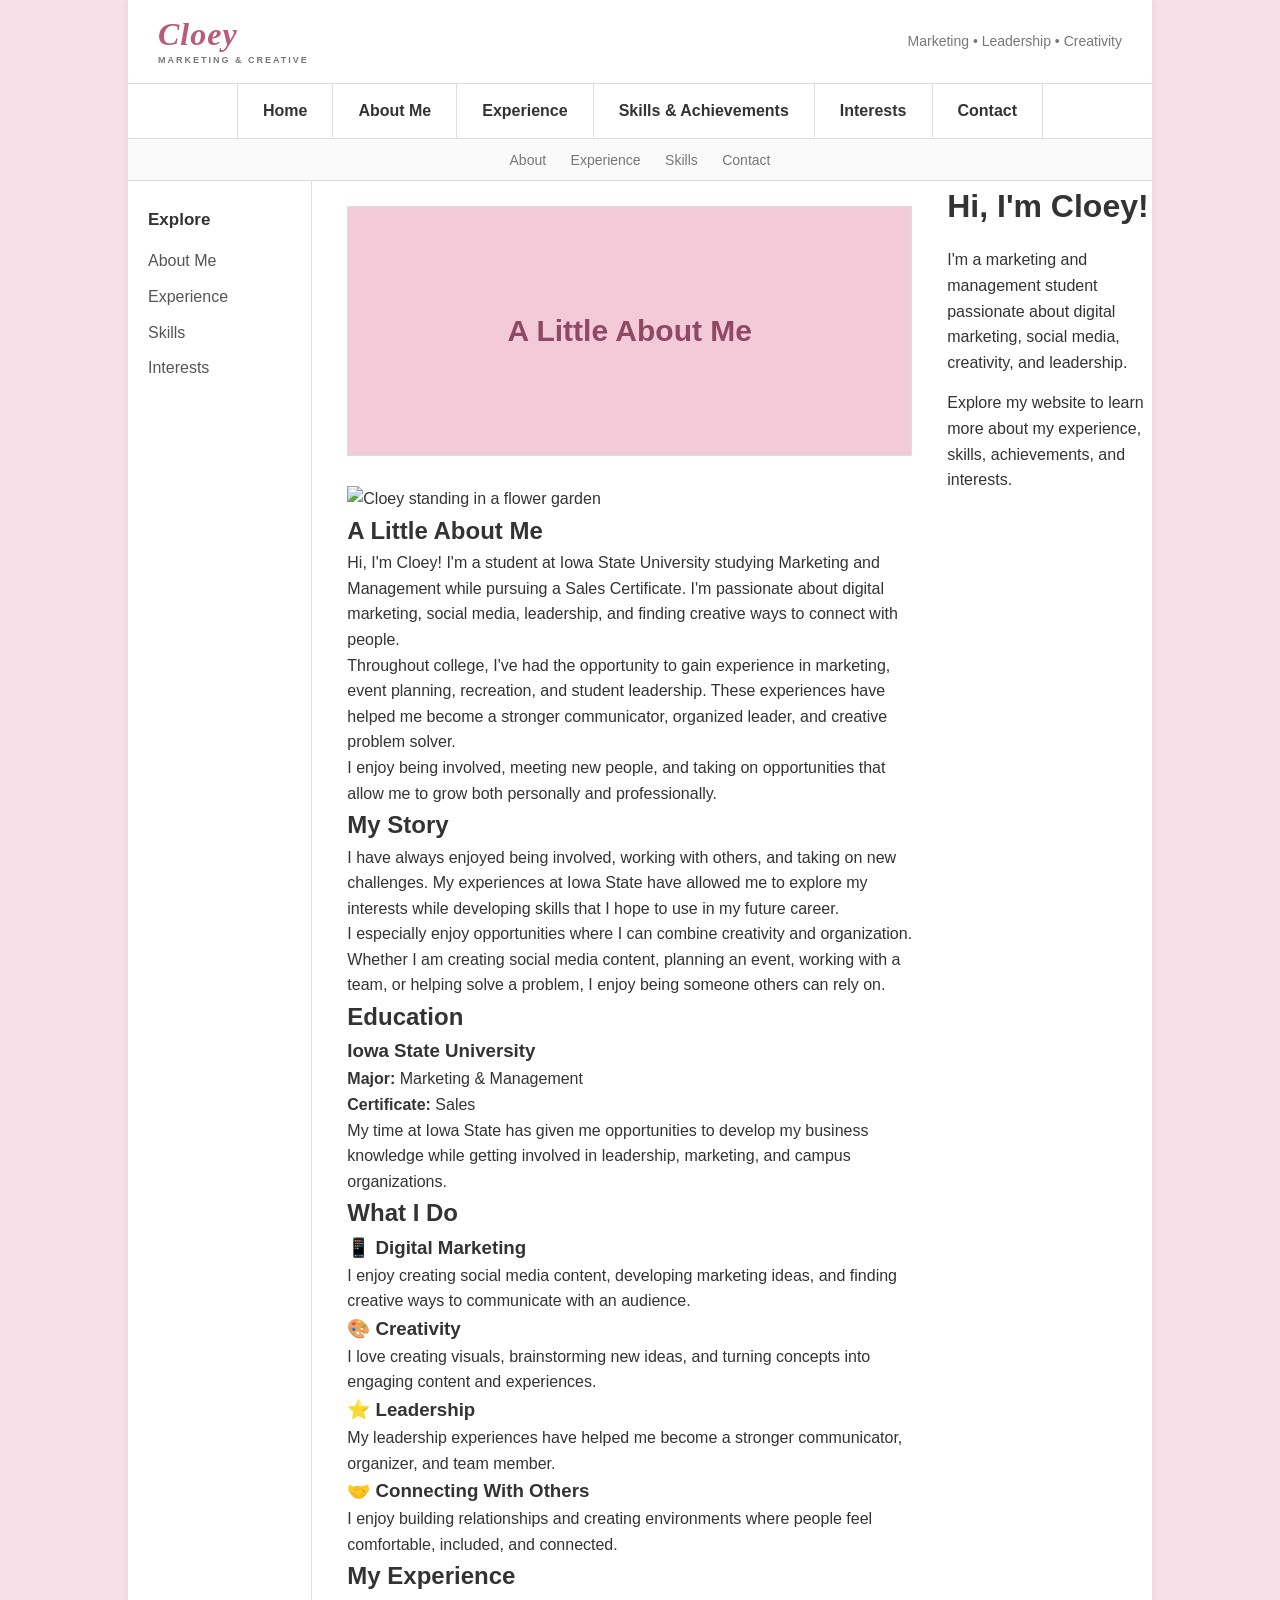
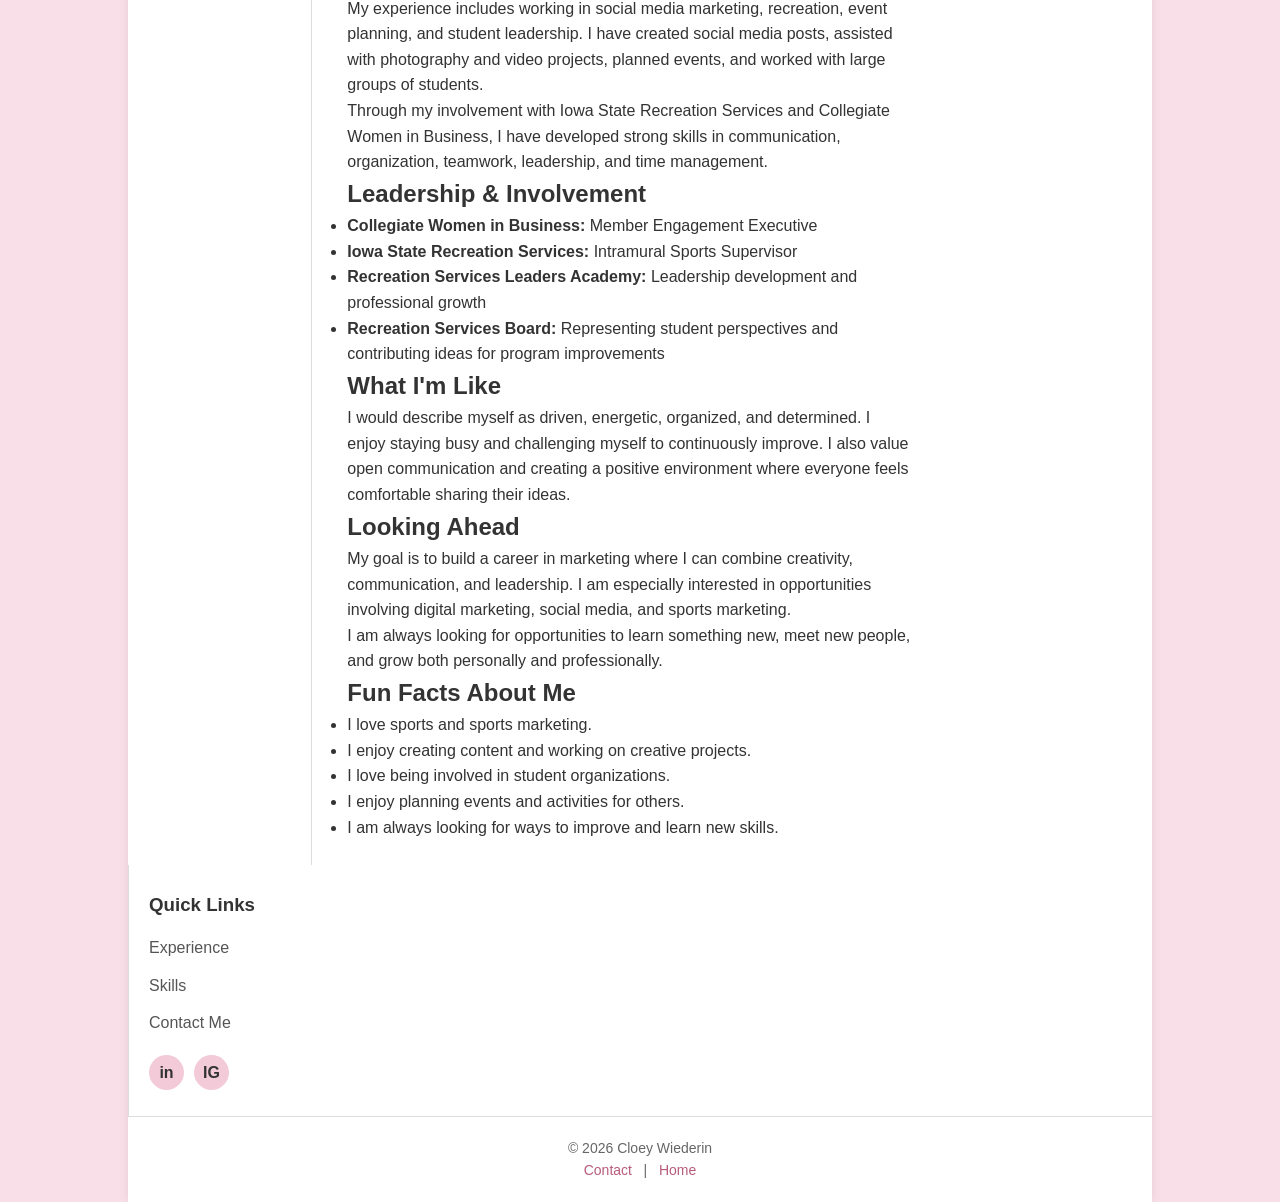
==== commit e462f004: "Revise 'About Me' section in index.html Updated the 'About Me' section with improved text formatting" ====
--- a/index.html
+++ b/index.html
@@ -62,24 +62,42 @@
     </div>
 
 
-    <!-- ABOUT ME -->
-    <section class="content-section">
-
-        <h1>Hi, I'm Cloey!</h1>
-
-        <p>
-            Welcome to my portfolio! I am a student at Iowa State University
-            studying Marketing and Management while pursuing a Sales Certificate.
-            I am passionate about digital marketing, social media, leadership,
-            and finding creative ways to connect with people.
-        </p>
-
-        <p>
-            Throughout college, I have had the opportunity to build experience
-            in marketing, leadership, event planning, and recreation. These
-            experiences have helped me become a more confident communicator,
-            organized leader, and creative problem solver.
-        </p>
+   <!-- ABOUT ME -->
+<section class="about-intro">
+
+    <div class="about-photo">
+        <img src="images/cloey-photo.jpeg" alt="Cloey standing in a flower garden">
+    </div>
+
+    <div class="about-text">
+
+        <h1>A Little About Me</h1>
+
+        <p>
+            Hi, I'm Cloey! I'm a student at Iowa State University
+            studying Marketing and Management while pursuing a Sales
+            Certificate. I'm passionate about digital marketing,
+            social media, leadership, and finding creative ways to
+            connect with people.
+        </p>
+
+        <p>
+            Throughout college, I've had the opportunity to gain
+            experience in marketing, event planning, recreation,
+            and student leadership. These experiences have helped
+            me become a stronger communicator, organized leader,
+            and creative problem solver.
+        </p>
+
+        <p>
+            I enjoy being involved, meeting new people, and taking
+            on opportunities that allow me to grow both personally
+            and professionally.
+        </p>
+
+    </div>
+
+</section>
 
 
         <!-- MY STORY -->
--- a/style.css
+++ b/style.css
@@ -30,28 +30,58 @@
 }
 
 
-/* =========================
-   HEADER
+
+/* =========================
+   HEADER & BRAND LOGO
    ========================= */
 
 .site-header {
     display: flex;
     align-items: center;
     justify-content: space-between;
-    padding: 20px 30px;
-    border-bottom: 1px solid #ddd;
+    padding: 18px 30px;
     background-color: white;
-}
-
-.logo {
-    width: 150px;
-    height: 70px;
-    display: flex;
-    align-items: center;
-    justify-content: center;
-    border: 1px solid #ccc;
-    font-size: 24px;
+    border-bottom: 1px solid #ead2dc;
+}
+
+/* Personal Brand Logo */
+
+.brand-logo {
+    display: flex;
+    flex-direction: column;
+    text-decoration: none;
+    line-height: 1;
+}
+
+.brand-name {
+    font-family: Georgia, "Times New Roman", serif;
+    font-size: 32px;
     font-weight: bold;
+    font-style: italic;
+    color: #b85c7a;
+    letter-spacing: 1px;
+}
+
+.brand-subtitle {
+    margin-top: 6px;
+    font-family: Arial, Helvetica, sans-serif;
+    font-size: 9px;
+    font-weight: bold;
+    letter-spacing: 2px;
+    color: #777;
+}
+
+/* Logo hover effect */
+
+.brand-logo:hover .brand-name {
+    color: #8f4964;
+    transform: translateY(-1px);
+    transition: 0.2s ease;
+}
+
+.header-info {
+    font-size: 14px;
+    color: #777;
 }
 
 
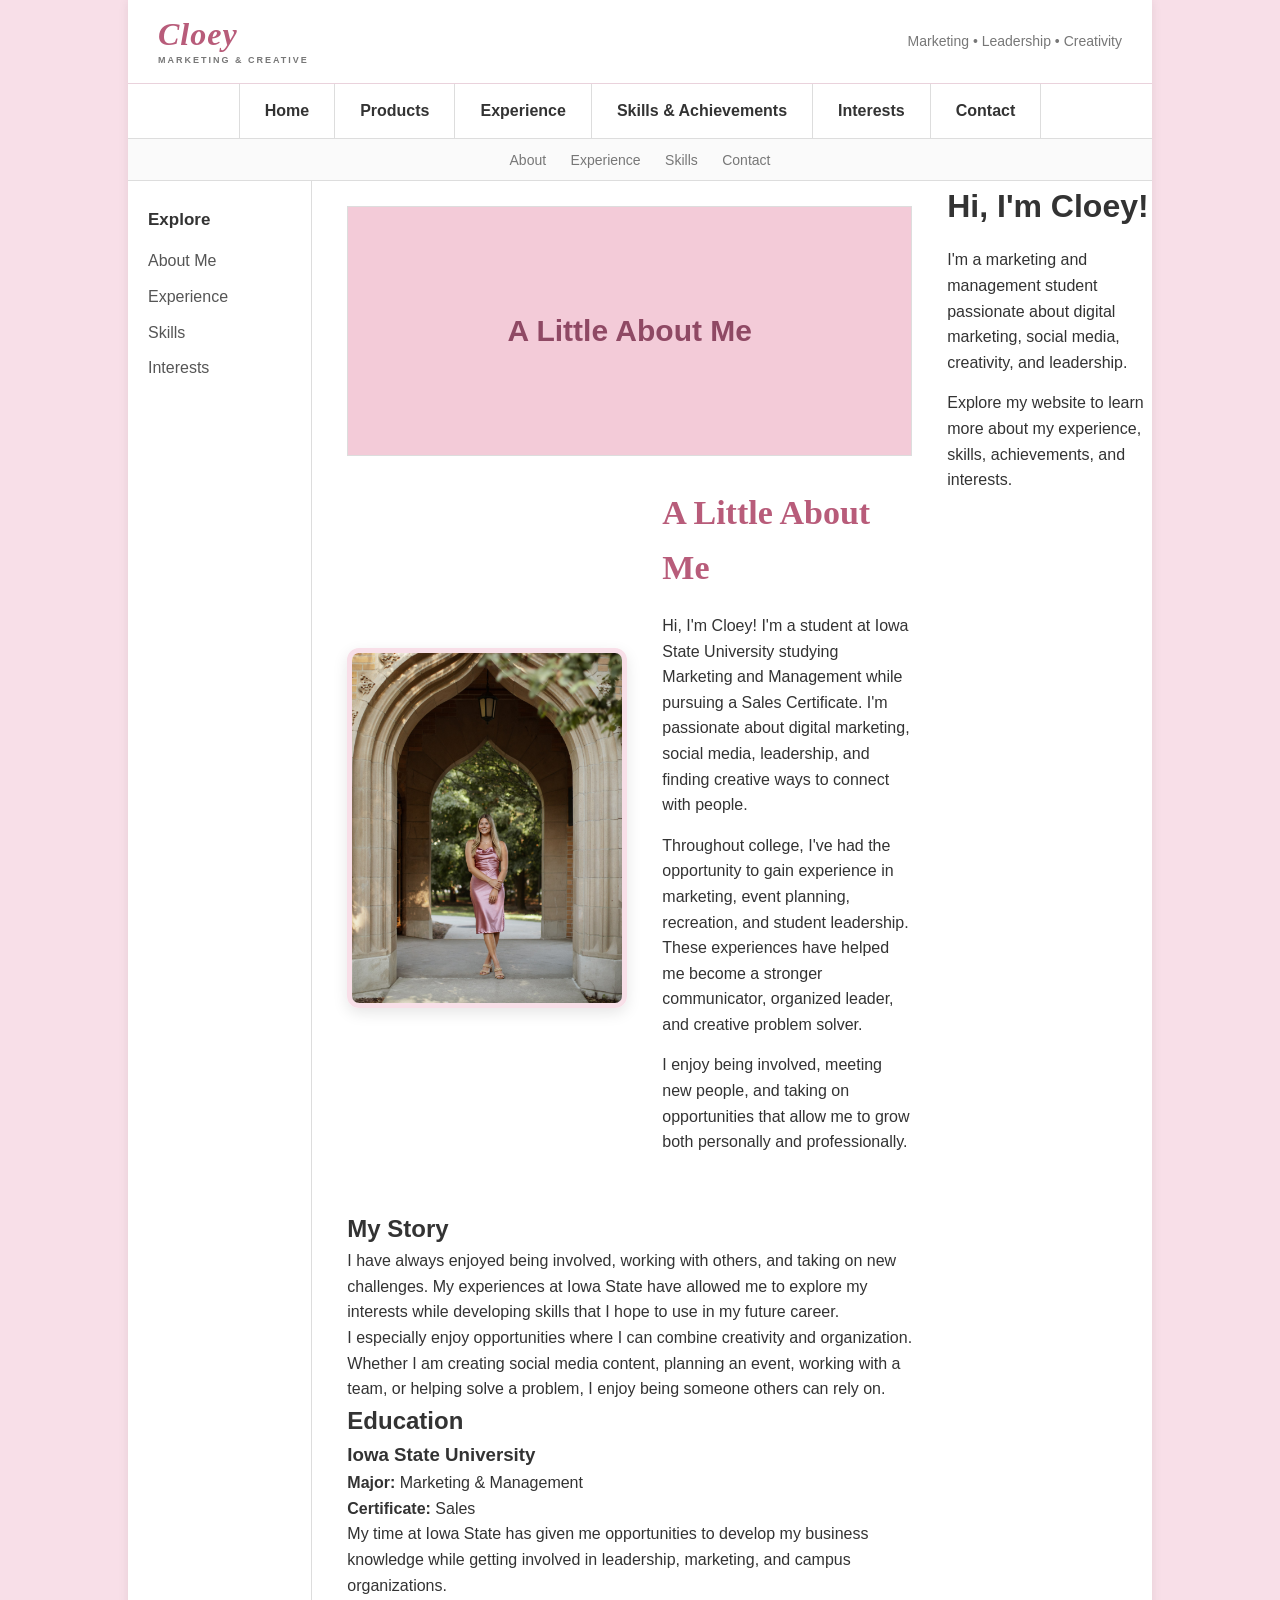
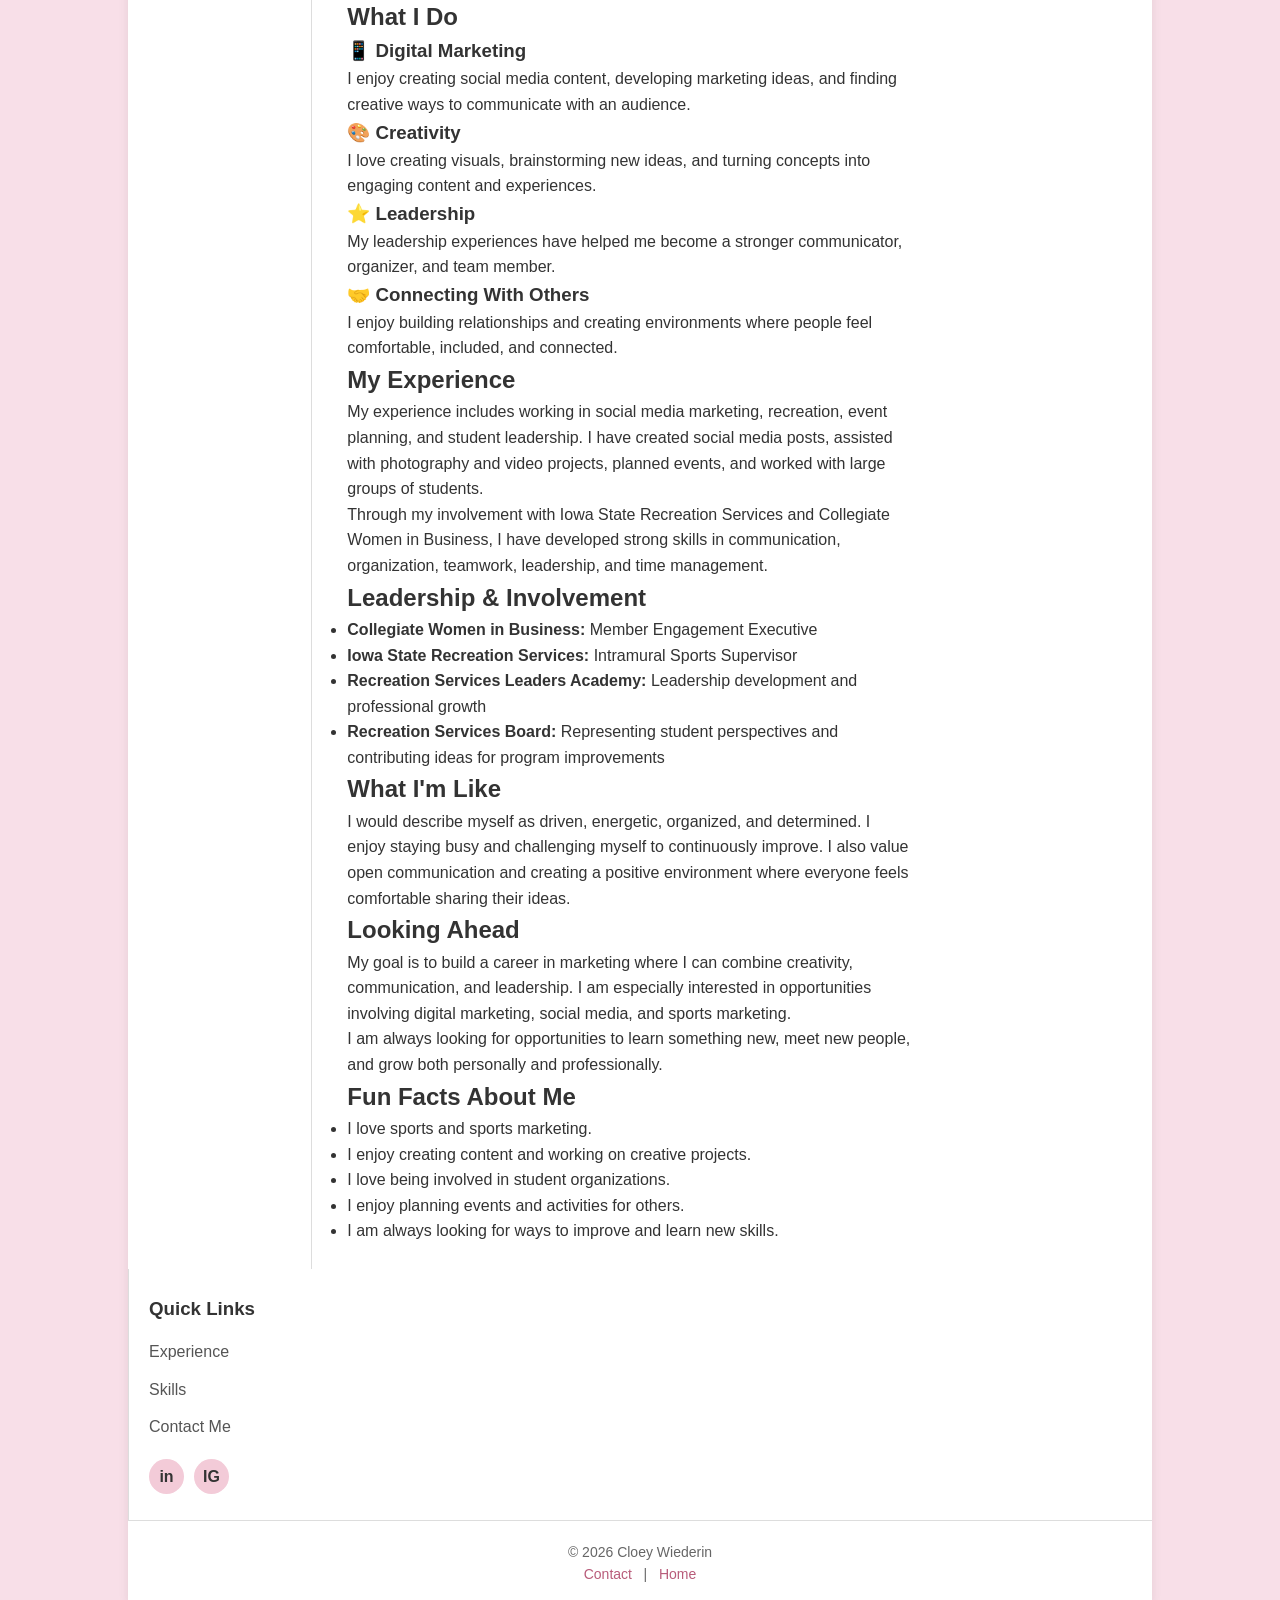
==== commit 2d50ca04: "Update index.html" ====
--- a/index.html
+++ b/index.html
@@ -66,7 +66,7 @@
 <section class="about-intro">
 
     <div class="about-photo">
-        <img src="images/cloey-photo.jpeg" alt="Cloey standing in a flower garden">
+        <img src="about-me.jpg">
     </div>
 
     <div class="about-text">
--- a/style.css
+++ b/style.css
@@ -427,3 +427,67 @@
         font-size: 26px;
     }
 }
+/* =========================
+   ABOUT ME PHOTO + TEXT
+   ========================= */
+
+.about-intro {
+    display: grid;
+    grid-template-columns: 280px 1fr;
+    gap: 35px;
+    align-items: center;
+    margin-bottom: 40px;
+}
+
+/* Photo */
+
+.about-photo {
+    width: 280px;
+    height: 360px;
+    overflow: hidden;
+    border-radius: 12px;
+    border: 5px solid #f8dfe8;
+    box-shadow: 0 5px 15px rgba(0, 0, 0, 0.1);
+}
+
+.about-photo img {
+    width: 100%;
+    height: 100%;
+    object-fit: cover;
+    object-position: center;
+}
+
+/* About text */
+
+.about-text h1 {
+    font-family: Georgia, "Times New Roman", serif;
+    font-size: 34px;
+    color: #b85c7a;
+    margin-bottom: 18px;
+}
+
+.about-text p {
+    margin-bottom: 15px;
+}
+
+
+/* Mobile */
+
+@media (max-width: 700px) {
+
+    .about-intro {
+        grid-template-columns: 1fr;
+        text-align: center;
+    }
+
+    .about-photo {
+        width: 220px;
+        height: 290px;
+        margin: 0 auto;
+    }
+
+    .header-info {
+        display: none;
+    }
+
+}
